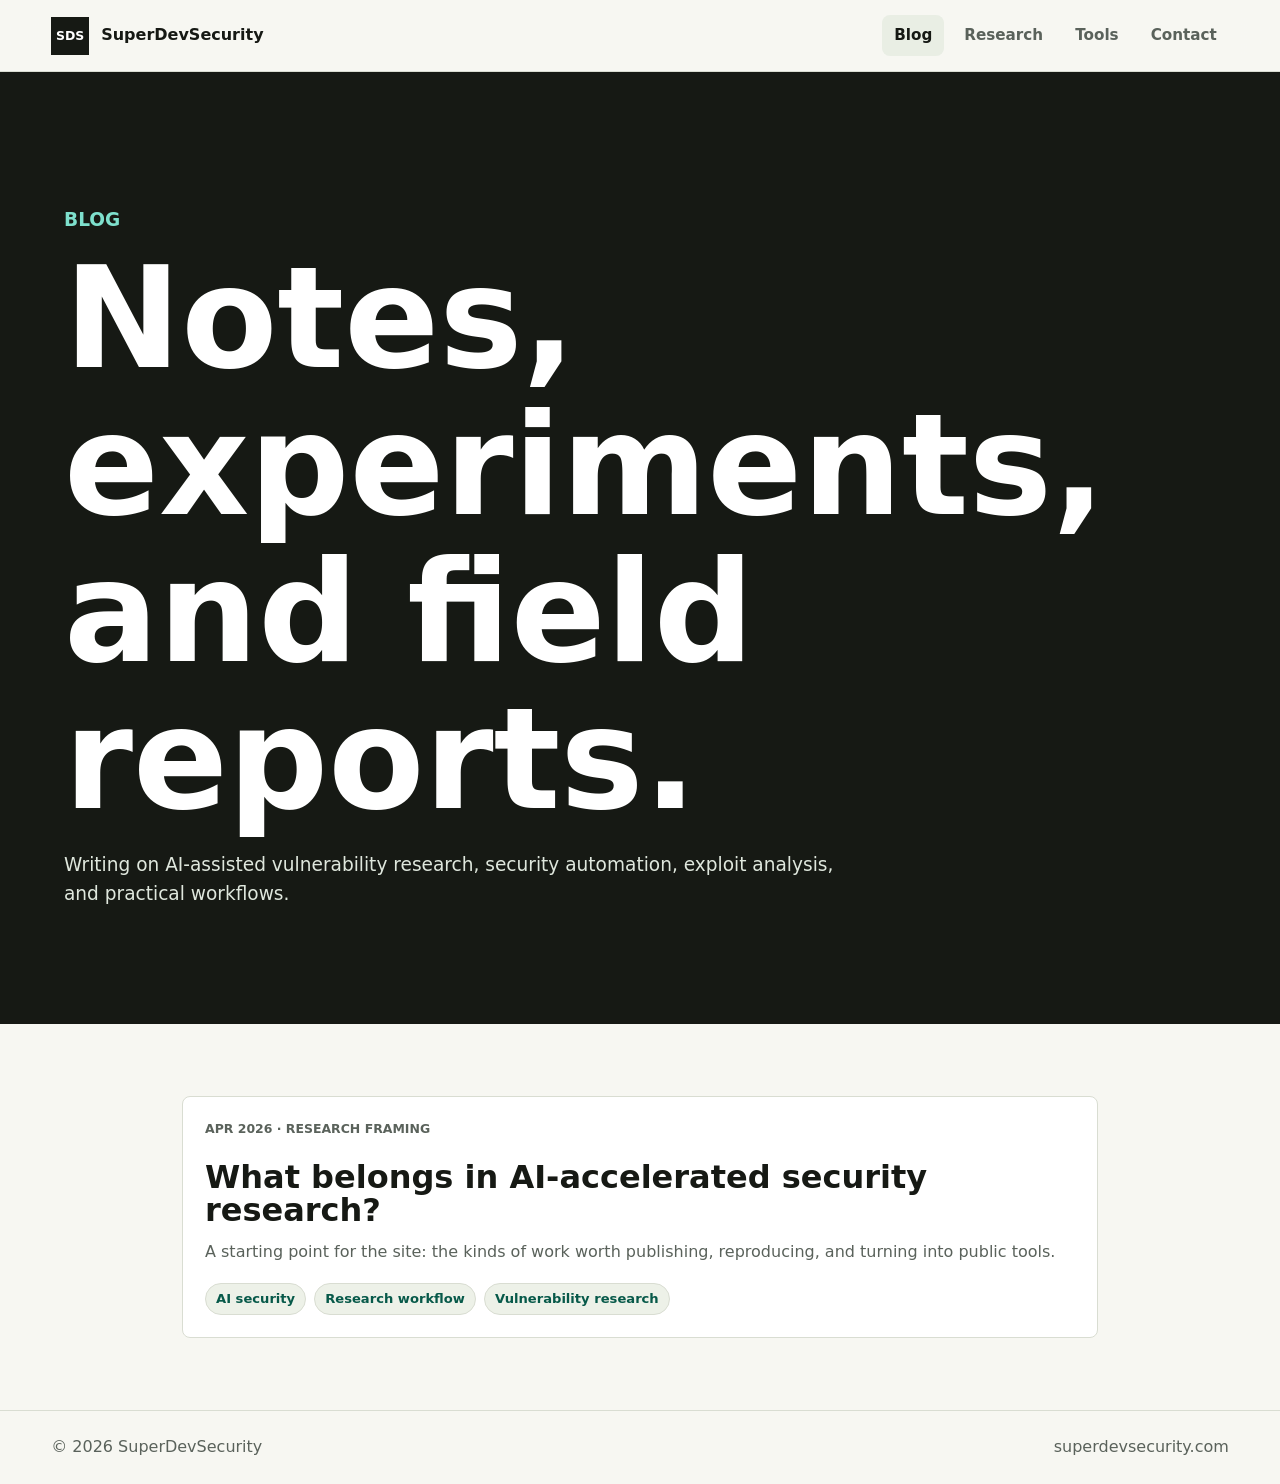
==== blog/index.html @ de1db29b "Build GitHub Pages site" ====
<!doctype html>
<html lang="en">
  <head>
    <meta charset="utf-8">
    <meta name="viewport" content="width=device-width, initial-scale=1">
    <meta name="description" content="SuperDevSecurity blog posts on AI-assisted security research.">
    <title>Blog | SuperDevSecurity</title>
    <link rel="stylesheet" href="../styles.css">
  </head>
  <body>
    <header class="site-header">
      <a class="brand" href="../index.html"><span class="brand-mark">SDS</span><span>SuperDevSecurity</span></a>
      <button class="nav-toggle" type="button" aria-expanded="false" aria-controls="site-nav">Menu</button>
      <nav class="site-nav" id="site-nav" aria-label="Primary navigation">
        <a href="../blog/" aria-current="page">Blog</a>
        <a href="../research/">Research</a>
        <a href="../tools/">Tools</a>
        <a href="mailto:research@superdevsecurity.com">Contact</a>
      </nav>
    </header>

    <main>
      <section class="page-hero">
        <p class="eyebrow">Blog</p>
        <h1>Notes, experiments, and field reports.</h1>
        <p>Writing on AI-assisted vulnerability research, security automation, exploit analysis, and practical workflows.</p>
      </section>

      <section class="content">
        <div class="post-list">
          <article class="post-row">
            <p class="meta">Apr 2026 · Research framing</p>
            <h2><a href="ai-accelerated-security-research.html">What belongs in AI-accelerated security research?</a></h2>
            <p>A starting point for the site: the kinds of work worth publishing, reproducing, and turning into public tools.</p>
            <div class="tags">
              <span class="tag">AI security</span>
              <span class="tag">Research workflow</span>
              <span class="tag">Vulnerability research</span>
            </div>
          </article>
        </div>
      </section>
    </main>

    <footer class="site-footer">
      <span>&copy; 2026 SuperDevSecurity</span>
      <span>superdevsecurity.com</span>
    </footer>

    <script src="../script.js"></script>
  </body>
</html>
---- styles.css ----
:root {
  --bg: #f7f7f2;
  --paper: #ffffff;
  --ink: #161914;
  --muted: #5a625b;
  --line: #d9ddd2;
  --accent: #0d7a68;
  --accent-dark: #075949;
  --signal: #d74040;
  --navy: #13233a;
  --gold: #c9911a;
  --shadow: 0 18px 50px rgba(19, 35, 58, 0.14);
}

* {
  box-sizing: border-box;
}

html {
  scroll-behavior: smooth;
}

body {
  margin: 0;
  background: var(--bg);
  color: var(--ink);
  font-family: Inter, ui-sans-serif, system-ui, -apple-system, BlinkMacSystemFont, "Segoe UI", sans-serif;
  line-height: 1.55;
}

a {
  color: inherit;
  text-decoration: none;
}

a:hover {
  color: var(--accent-dark);
}

.site-header {
  align-items: center;
  background: rgba(247, 247, 242, 0.92);
  border-bottom: 1px solid var(--line);
  display: flex;
  gap: 24px;
  justify-content: space-between;
  left: 0;
  min-height: 72px;
  padding: 14px clamp(18px, 4vw, 56px);
  position: sticky;
  right: 0;
  top: 0;
  z-index: 10;
  backdrop-filter: blur(16px);
}

.brand {
  align-items: center;
  display: inline-flex;
  font-weight: 760;
  gap: 12px;
  letter-spacing: 0;
}

.brand-mark {
  align-items: center;
  background: var(--ink);
  color: white;
  display: inline-flex;
  font-size: 0.78rem;
  height: 38px;
  justify-content: center;
  width: 38px;
}

.site-nav {
  align-items: center;
  display: flex;
  gap: 8px;
}

.site-nav a {
  border-radius: 8px;
  color: var(--muted);
  font-size: 0.95rem;
  font-weight: 650;
  padding: 9px 12px;
}

.site-nav a[aria-current="page"],
.site-nav a:hover {
  background: #e9eee4;
  color: var(--ink);
}

.nav-toggle {
  background: var(--ink);
  border: 0;
  color: white;
  display: none;
  font: inherit;
  font-weight: 700;
  padding: 9px 12px;
}

.hero {
  background: var(--navy);
  color: white;
  min-height: clamp(560px, 82vh, 760px);
  overflow: hidden;
  position: relative;
}

.hero::after {
  background: linear-gradient(90deg, rgba(19, 35, 58, 0.94) 0%, rgba(19, 35, 58, 0.76) 42%, rgba(19, 35, 58, 0.22) 100%);
  content: "";
  inset: 0;
  position: absolute;
}

.hero-canvas {
  height: 100%;
  inset: 0;
  position: absolute;
  width: 100%;
}

.hero-content {
  max-width: 780px;
  padding: clamp(76px, 12vw, 132px) clamp(20px, 6vw, 72px) 96px;
  position: relative;
  z-index: 1;
}

.eyebrow,
.kicker,
.meta {
  color: var(--accent-dark);
  font-size: 0.78rem;
  font-weight: 800;
  letter-spacing: 0;
  margin: 0 0 10px;
  text-transform: uppercase;
}

.hero .eyebrow {
  color: #7ee0cd;
}

h1,
h2,
h3 {
  line-height: 1.05;
  margin: 0;
}

h1 {
  font-size: clamp(3.25rem, 11vw, 8.75rem);
  max-width: 900px;
}

h2 {
  font-size: clamp(2rem, 4vw, 4.4rem);
}

h3 {
  font-size: 1.22rem;
}

p {
  margin: 0;
}

.hero-copy {
  color: #dce9e7;
  font-size: clamp(1.08rem, 2vw, 1.38rem);
  margin-top: 24px;
  max-width: 690px;
}

.hero-actions {
  display: flex;
  flex-wrap: wrap;
  gap: 12px;
  margin-top: 32px;
}

.button {
  align-items: center;
  border: 1px solid transparent;
  display: inline-flex;
  font-weight: 800;
  justify-content: center;
  min-height: 46px;
  padding: 11px 16px;
}

.button.primary {
  background: #7ee0cd;
  color: #092620;
}

.button.secondary {
  border-color: rgba(255, 255, 255, 0.34);
  color: white;
}

.section {
  padding: clamp(56px, 8vw, 104px) clamp(18px, 5vw, 72px);
}

.intro-grid {
  display: grid;
  gap: 24px;
  grid-template-columns: repeat(3, minmax(0, 1fr));
}

.intro-grid article {
  border-top: 3px solid var(--ink);
  padding-top: 22px;
}

.intro-grid h2 {
  font-size: clamp(1.35rem, 2.4vw, 2.15rem);
  margin-bottom: 18px;
}

.intro-grid p,
.theme-list p,
.card p,
.content p,
.tool-row p,
.research-row p {
  color: var(--muted);
}

.text-link {
  color: var(--accent-dark);
  display: inline-block;
  font-weight: 800;
  margin-top: 18px;
}

.split {
  background: #edf1e8;
  display: grid;
  gap: clamp(28px, 6vw, 80px);
  grid-template-columns: minmax(0, 0.85fr) minmax(0, 1.15fr);
}

.theme-list {
  display: grid;
  gap: 18px;
}

.theme-list article {
  background: rgba(255, 255, 255, 0.58);
  border-left: 5px solid var(--accent);
  padding: 22px;
}

.theme-list h3 {
  margin-bottom: 10px;
}

.section-heading {
  align-items: end;
  display: flex;
  gap: 24px;
  justify-content: space-between;
  margin-bottom: 28px;
}

.cards {
  display: grid;
  gap: 18px;
  grid-template-columns: repeat(3, minmax(0, 1fr));
}

.card {
  background: var(--paper);
  border: 1px solid var(--line);
  border-radius: 8px;
  box-shadow: var(--shadow);
  min-height: 220px;
  padding: 24px;
}

.card h3 {
  margin-bottom: 14px;
}

.card .meta {
  color: var(--signal);
}

.page-hero {
  background: var(--ink);
  color: white;
  padding: clamp(64px, 10vw, 116px) clamp(18px, 5vw, 72px);
}

.page-hero p {
  color: #dfe7dd;
  font-size: 1.16rem;
  margin-top: 18px;
  max-width: 780px;
}

.page-hero .eyebrow,
.page-hero .text-link {
  color: #7ee0cd;
}

.content {
  margin: 0 auto;
  max-width: 980px;
  padding: clamp(42px, 6vw, 72px) clamp(18px, 4vw, 32px);
}

.post-list,
.research-list,
.tool-list {
  display: grid;
  gap: 16px;
}

.post-row,
.research-row,
.tool-row {
  background: white;
  border: 1px solid var(--line);
  border-radius: 8px;
  display: grid;
  gap: 12px;
  padding: 22px;
}

.post-row h2,
.research-row h2,
.tool-row h2 {
  font-size: clamp(1.35rem, 3vw, 2rem);
}

.tags {
  display: flex;
  flex-wrap: wrap;
  gap: 8px;
  margin-top: 6px;
}

.tag {
  background: #edf1e8;
  border: 1px solid var(--line);
  border-radius: 999px;
  color: var(--accent-dark);
  font-size: 0.82rem;
  font-weight: 750;
  padding: 5px 10px;
}

.article {
  background: white;
  border: 1px solid var(--line);
  border-radius: 8px;
  margin: clamp(28px, 5vw, 56px) auto;
  max-width: 860px;
  padding: clamp(24px, 5vw, 56px);
}

.article h1 {
  color: var(--ink);
  font-size: clamp(2.2rem, 6vw, 4.2rem);
  margin-bottom: 18px;
}

.article h2 {
  font-size: clamp(1.5rem, 3vw, 2rem);
  margin-top: 36px;
}

.article p,
.article li {
  color: var(--muted);
  font-size: 1.05rem;
}

.article p {
  margin-top: 16px;
}

.article ul {
  display: grid;
  gap: 10px;
  margin: 16px 0 0;
  padding-left: 22px;
}

.site-footer {
  align-items: center;
  border-top: 1px solid var(--line);
  color: var(--muted);
  display: flex;
  gap: 16px;
  justify-content: space-between;
  padding: 24px clamp(18px, 4vw, 56px);
}

@media (max-width: 840px) {
  .nav-toggle {
    display: inline-flex;
  }

  .site-nav {
    background: var(--bg);
    border-bottom: 1px solid var(--line);
    display: none;
    flex-direction: column;
    left: 0;
    padding: 12px 18px 18px;
    position: absolute;
    right: 0;
    top: 72px;
  }

  .site-nav.is-open {
    display: flex;
  }

  .site-nav a {
    width: 100%;
  }

  .hero::after {
    background: linear-gradient(180deg, rgba(19, 35, 58, 0.96) 0%, rgba(19, 35, 58, 0.74) 100%);
  }

  .intro-grid,
  .split,
  .cards {
    grid-template-columns: 1fr;
  }

  .site-footer {
    align-items: flex-start;
    flex-direction: column;
  }
}
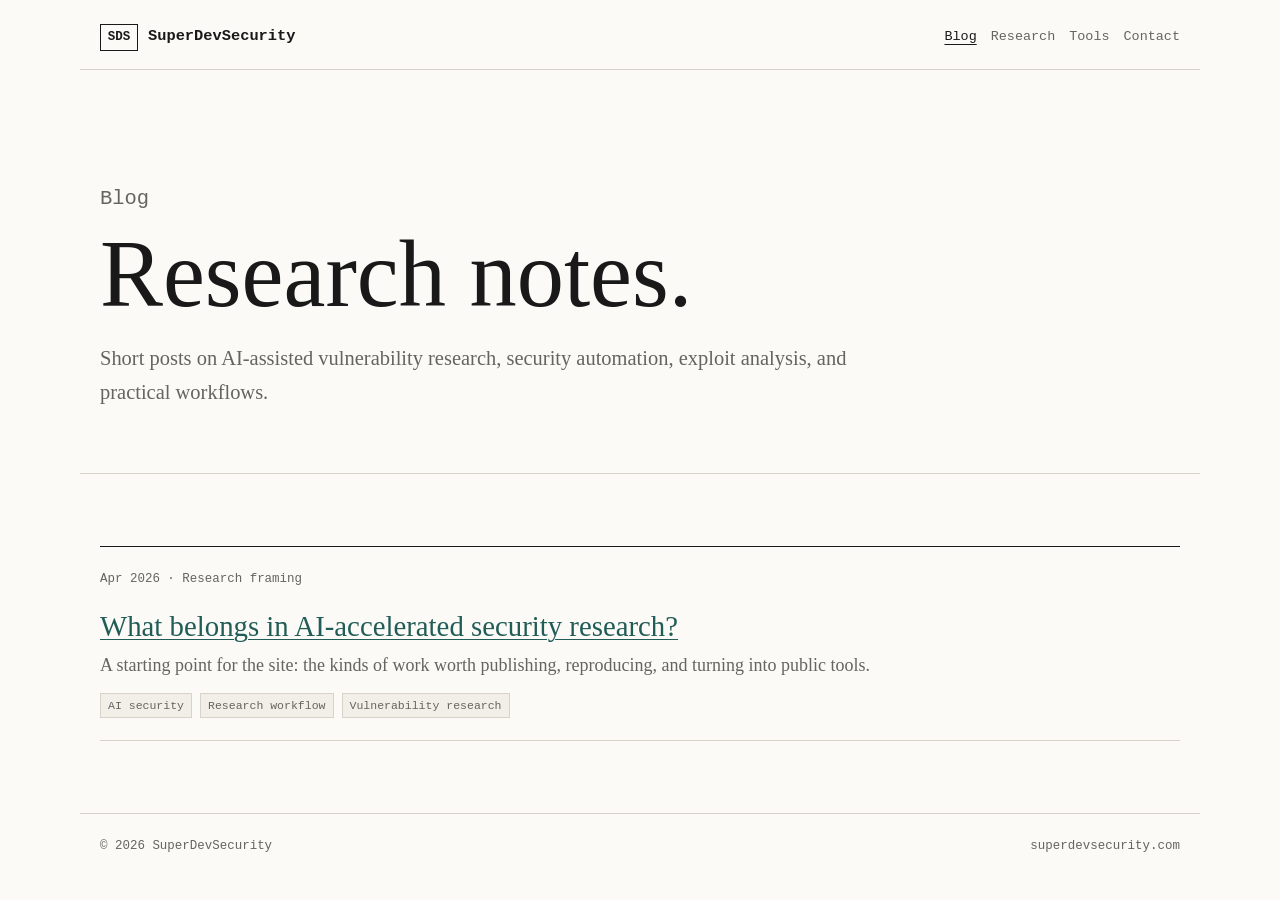
==== commit f9efee10: "design refresh" ====
--- a/blog/index.html
+++ b/blog/index.html
@@ -22,8 +22,8 @@
     <main>
       <section class="page-hero">
         <p class="eyebrow">Blog</p>
-        <h1>Notes, experiments, and field reports.</h1>
-        <p>Writing on AI-assisted vulnerability research, security automation, exploit analysis, and practical workflows.</p>
+        <h1>Research notes.</h1>
+        <p>Short posts on AI-assisted vulnerability research, security automation, exploit analysis, and practical workflows.</p>
       </section>
 
       <section class="content">
--- a/styles.css
+++ b/styles.css
@@ -1,388 +1,257 @@
 :root {
-  --bg: #f7f7f2;
+  --bg: #fbfaf7;
   --paper: #ffffff;
-  --ink: #161914;
-  --muted: #5a625b;
-  --line: #d9ddd2;
-  --accent: #0d7a68;
-  --accent-dark: #075949;
-  --signal: #d74040;
-  --navy: #13233a;
-  --gold: #c9911a;
-  --shadow: 0 18px 50px rgba(19, 35, 58, 0.14);
+  --ink: #191919;
+  --muted: #66645f;
+  --line: #d8d3c8;
+  --accent: #225c56;
+  --accent-soft: #eef4f1;
+  --code: #f2efe8;
 }
 
 * {
   box-sizing: border-box;
-}
-
-html {
-  scroll-behavior: smooth;
 }
 
 body {
   margin: 0;
   background: var(--bg);
   color: var(--ink);
-  font-family: Inter, ui-sans-serif, system-ui, -apple-system, BlinkMacSystemFont, "Segoe UI", sans-serif;
-  line-height: 1.55;
+  font-family: ui-serif, Georgia, Cambria, "Times New Roman", Times, serif;
+  font-size: 18px;
+  line-height: 1.65;
 }
 
 a {
-  color: inherit;
-  text-decoration: none;
+  color: var(--accent);
+  text-decoration: underline;
+  text-decoration-thickness: 1px;
+  text-underline-offset: 3px;
 }
 
 a:hover {
-  color: var(--accent-dark);
+  color: var(--ink);
 }
 
 .site-header {
-  align-items: center;
-  background: rgba(247, 247, 242, 0.92);
+  align-items: baseline;
   border-bottom: 1px solid var(--line);
   display: flex;
   gap: 24px;
   justify-content: space-between;
-  left: 0;
-  min-height: 72px;
-  padding: 14px clamp(18px, 4vw, 56px);
-  position: sticky;
-  right: 0;
-  top: 0;
-  z-index: 10;
-  backdrop-filter: blur(16px);
+  margin: 0 auto;
+  max-width: 1120px;
+  padding: 24px 20px 18px;
 }
 
 .brand {
-  align-items: center;
+  align-items: baseline;
+  color: var(--ink);
   display: inline-flex;
-  font-weight: 760;
-  gap: 12px;
-  letter-spacing: 0;
+  font-family: ui-monospace, SFMono-Regular, Menlo, Monaco, Consolas, "Liberation Mono", monospace;
+  font-size: 0.96rem;
+  font-weight: 700;
+  gap: 10px;
+  text-decoration: none;
 }
 
 .brand-mark {
-  align-items: center;
-  background: var(--ink);
-  color: white;
+  border: 1px solid var(--ink);
   display: inline-flex;
   font-size: 0.78rem;
-  height: 38px;
   justify-content: center;
-  width: 38px;
+  min-width: 38px;
+  padding: 2px 5px;
 }
 
 .site-nav {
-  align-items: center;
   display: flex;
-  gap: 8px;
+  flex-wrap: wrap;
+  gap: 14px;
 }
 
 .site-nav a {
-  border-radius: 8px;
-  color: var(--muted);
-  font-size: 0.95rem;
-  font-weight: 650;
-  padding: 9px 12px;
+  color: var(--muted);
+  font-family: ui-monospace, SFMono-Regular, Menlo, Monaco, Consolas, "Liberation Mono", monospace;
+  font-size: 0.84rem;
+  text-decoration: none;
 }
 
 .site-nav a[aria-current="page"],
 .site-nav a:hover {
-  background: #e9eee4;
-  color: var(--ink);
+  color: var(--ink);
+  text-decoration: underline;
+  text-underline-offset: 4px;
 }
 
 .nav-toggle {
-  background: var(--ink);
-  border: 0;
-  color: white;
+  background: transparent;
+  border: 1px solid var(--line);
+  color: var(--ink);
   display: none;
   font: inherit;
-  font-weight: 700;
-  padding: 9px 12px;
-}
-
-.hero {
-  background: var(--navy);
-  color: white;
-  min-height: clamp(560px, 82vh, 760px);
-  overflow: hidden;
-  position: relative;
-}
-
-.hero::after {
-  background: linear-gradient(90deg, rgba(19, 35, 58, 0.94) 0%, rgba(19, 35, 58, 0.76) 42%, rgba(19, 35, 58, 0.22) 100%);
-  content: "";
-  inset: 0;
-  position: absolute;
-}
-
-.hero-canvas {
-  height: 100%;
-  inset: 0;
-  position: absolute;
-  width: 100%;
+  padding: 4px 8px;
+}
+
+.hero,
+.page-hero {
+  border-bottom: 1px solid var(--line);
+  margin: 0 auto;
+  max-width: 1120px;
+  padding: clamp(48px, 8vw, 92px) 20px clamp(34px, 6vw, 64px);
 }
 
 .hero-content {
-  max-width: 780px;
-  padding: clamp(76px, 12vw, 132px) clamp(20px, 6vw, 72px) 96px;
-  position: relative;
-  z-index: 1;
+  max-width: 820px;
 }
 
 .eyebrow,
 .kicker,
 .meta {
-  color: var(--accent-dark);
+  color: var(--muted);
+  font-family: ui-monospace, SFMono-Regular, Menlo, Monaco, Consolas, "Liberation Mono", monospace;
   font-size: 0.78rem;
-  font-weight: 800;
   letter-spacing: 0;
-  margin: 0 0 10px;
-  text-transform: uppercase;
-}
-
-.hero .eyebrow {
-  color: #7ee0cd;
+  margin: 0 0 12px;
+  text-transform: none;
 }
 
 h1,
 h2,
-h3 {
-  line-height: 1.05;
-  margin: 0;
-}
-
-h1 {
-  font-size: clamp(3.25rem, 11vw, 8.75rem);
-  max-width: 900px;
-}
-
-h2 {
-  font-size: clamp(2rem, 4vw, 4.4rem);
-}
-
-h3 {
-  font-size: 1.22rem;
-}
-
+h3,
 p {
   margin: 0;
 }
 
-.hero-copy {
-  color: #dce9e7;
-  font-size: clamp(1.08rem, 2vw, 1.38rem);
-  margin-top: 24px;
-  max-width: 690px;
-}
-
-.hero-actions {
-  display: flex;
-  flex-wrap: wrap;
-  gap: 12px;
-  margin-top: 32px;
-}
-
-.button {
-  align-items: center;
-  border: 1px solid transparent;
-  display: inline-flex;
-  font-weight: 800;
-  justify-content: center;
-  min-height: 46px;
-  padding: 11px 16px;
-}
-
-.button.primary {
-  background: #7ee0cd;
-  color: #092620;
-}
-
-.button.secondary {
-  border-color: rgba(255, 255, 255, 0.34);
-  color: white;
-}
-
-.section {
-  padding: clamp(56px, 8vw, 104px) clamp(18px, 5vw, 72px);
-}
-
-.intro-grid {
-  display: grid;
-  gap: 24px;
-  grid-template-columns: repeat(3, minmax(0, 1fr));
-}
-
-.intro-grid article {
-  border-top: 3px solid var(--ink);
-  padding-top: 22px;
-}
-
-.intro-grid h2 {
-  font-size: clamp(1.35rem, 2.4vw, 2.15rem);
-  margin-bottom: 18px;
-}
-
-.intro-grid p,
-.theme-list p,
-.card p,
-.content p,
-.tool-row p,
-.research-row p {
-  color: var(--muted);
-}
-
-.text-link {
-  color: var(--accent-dark);
-  display: inline-block;
-  font-weight: 800;
-  margin-top: 18px;
-}
-
-.split {
-  background: #edf1e8;
-  display: grid;
-  gap: clamp(28px, 6vw, 80px);
-  grid-template-columns: minmax(0, 0.85fr) minmax(0, 1.15fr);
-}
-
-.theme-list {
-  display: grid;
-  gap: 18px;
-}
-
-.theme-list article {
-  background: rgba(255, 255, 255, 0.58);
-  border-left: 5px solid var(--accent);
-  padding: 22px;
-}
-
-.theme-list h3 {
-  margin-bottom: 10px;
-}
-
-.section-heading {
-  align-items: end;
-  display: flex;
-  gap: 24px;
-  justify-content: space-between;
-  margin-bottom: 28px;
-}
-
-.cards {
-  display: grid;
-  gap: 18px;
-  grid-template-columns: repeat(3, minmax(0, 1fr));
-}
-
-.card {
-  background: var(--paper);
-  border: 1px solid var(--line);
-  border-radius: 8px;
-  box-shadow: var(--shadow);
-  min-height: 220px;
-  padding: 24px;
-}
-
-.card h3 {
-  margin-bottom: 14px;
-}
-
-.card .meta {
-  color: var(--signal);
-}
-
-.page-hero {
-  background: var(--ink);
-  color: white;
-  padding: clamp(64px, 10vw, 116px) clamp(18px, 5vw, 72px);
-}
-
+h1 {
+  font-size: clamp(2.55rem, 8vw, 5.9rem);
+  font-weight: 520;
+  line-height: 1;
+  max-width: 900px;
+}
+
+h2 {
+  font-size: clamp(1.45rem, 3vw, 2.3rem);
+  font-weight: 520;
+  line-height: 1.15;
+}
+
+h3 {
+  font-size: 1.12rem;
+  font-weight: 650;
+  line-height: 1.25;
+}
+
+.hero-copy,
 .page-hero p {
-  color: #dfe7dd;
-  font-size: 1.16rem;
-  margin-top: 18px;
+  color: var(--muted);
+  font-size: clamp(1.08rem, 2vw, 1.28rem);
+  margin-top: 20px;
   max-width: 780px;
 }
 
-.page-hero .eyebrow,
-.page-hero .text-link {
-  color: #7ee0cd;
-}
-
+.section,
 .content {
   margin: 0 auto;
-  max-width: 980px;
-  padding: clamp(42px, 6vw, 72px) clamp(18px, 4vw, 32px);
-}
-
+  max-width: 1120px;
+  padding: clamp(36px, 6vw, 72px) 20px;
+}
+
+.notebook-grid {
+  display: grid;
+  gap: clamp(28px, 6vw, 72px);
+  grid-template-columns: minmax(180px, 280px) minmax(0, 1fr);
+}
+
+.profile-note {
+  border-top: 1px solid var(--ink);
+  color: var(--muted);
+  padding-top: 14px;
+}
+
+.index-list,
 .post-list,
 .research-list,
 .tool-list {
-  display: grid;
-  gap: 16px;
-}
-
+  border-top: 1px solid var(--ink);
+  display: grid;
+}
+
+.index-row,
 .post-row,
 .research-row,
 .tool-row {
-  background: white;
-  border: 1px solid var(--line);
-  border-radius: 8px;
-  display: grid;
-  gap: 12px;
-  padding: 22px;
-}
-
+  border-bottom: 1px solid var(--line);
+  display: grid;
+  gap: 8px;
+  padding: 22px 0;
+}
+
+.index-row h2,
 .post-row h2,
 .research-row h2,
 .tool-row h2 {
-  font-size: clamp(1.35rem, 3vw, 2rem);
+  font-size: clamp(1.28rem, 2.5vw, 1.8rem);
+}
+
+.index-row p,
+.post-row p,
+.research-row p,
+.tool-row p,
+.content p,
+.article p,
+.article li {
+  color: var(--muted);
+}
+
+.notes {
+  border-top: 1px solid var(--line);
+  display: grid;
+  gap: 18px;
+  grid-template-columns: minmax(180px, 280px) minmax(0, 1fr);
+}
+
+.notes ul {
+  color: var(--muted);
+  display: grid;
+  gap: 8px;
+  list-style: square;
+  margin: 0;
+  padding-left: 20px;
 }
 
 .tags {
   display: flex;
   flex-wrap: wrap;
   gap: 8px;
-  margin-top: 6px;
+  margin-top: 4px;
 }
 
 .tag {
-  background: #edf1e8;
+  background: var(--code);
   border: 1px solid var(--line);
-  border-radius: 999px;
-  color: var(--accent-dark);
-  font-size: 0.82rem;
-  font-weight: 750;
-  padding: 5px 10px;
+  color: var(--muted);
+  font-family: ui-monospace, SFMono-Regular, Menlo, Monaco, Consolas, "Liberation Mono", monospace;
+  font-size: 0.72rem;
+  padding: 2px 7px;
 }
 
 .article {
-  background: white;
-  border: 1px solid var(--line);
-  border-radius: 8px;
-  margin: clamp(28px, 5vw, 56px) auto;
+  margin: 0 auto;
   max-width: 860px;
-  padding: clamp(24px, 5vw, 56px);
+  padding: clamp(36px, 7vw, 78px) 20px;
 }
 
 .article h1 {
-  color: var(--ink);
-  font-size: clamp(2.2rem, 6vw, 4.2rem);
-  margin-bottom: 18px;
+  font-size: clamp(2.1rem, 5vw, 4rem);
+  margin-bottom: 22px;
 }
 
 .article h2 {
-  font-size: clamp(1.5rem, 3vw, 2rem);
+  border-top: 1px solid var(--line);
+  font-size: clamp(1.35rem, 2.6vw, 1.9rem);
   margin-top: 36px;
-}
-
-.article p,
-.article li {
-  color: var(--muted);
-  font-size: 1.05rem;
+  padding-top: 22px;
 }
 
 .article p {
@@ -391,22 +260,33 @@
 
 .article ul {
   display: grid;
-  gap: 10px;
+  gap: 8px;
   margin: 16px 0 0;
   padding-left: 22px;
 }
 
 .site-footer {
-  align-items: center;
   border-top: 1px solid var(--line);
   color: var(--muted);
   display: flex;
+  font-family: ui-monospace, SFMono-Regular, Menlo, Monaco, Consolas, "Liberation Mono", monospace;
+  font-size: 0.78rem;
   gap: 16px;
   justify-content: space-between;
-  padding: 24px clamp(18px, 4vw, 56px);
-}
-
-@media (max-width: 840px) {
+  margin: 0 auto;
+  max-width: 1120px;
+  padding: 22px 20px 34px;
+}
+
+@media (max-width: 760px) {
+  body {
+    font-size: 17px;
+  }
+
+  .site-header {
+    align-items: center;
+  }
+
   .nav-toggle {
     display: inline-flex;
   }
@@ -417,32 +297,22 @@
     display: none;
     flex-direction: column;
     left: 0;
-    padding: 12px 18px 18px;
+    padding: 14px 20px 18px;
     position: absolute;
     right: 0;
-    top: 72px;
+    top: 74px;
   }
 
   .site-nav.is-open {
     display: flex;
   }
 
-  .site-nav a {
-    width: 100%;
-  }
-
-  .hero::after {
-    background: linear-gradient(180deg, rgba(19, 35, 58, 0.96) 0%, rgba(19, 35, 58, 0.74) 100%);
-  }
-
-  .intro-grid,
-  .split,
-  .cards {
+  .notebook-grid,
+  .notes {
     grid-template-columns: 1fr;
   }
 
   .site-footer {
-    align-items: flex-start;
     flex-direction: column;
   }
 }
